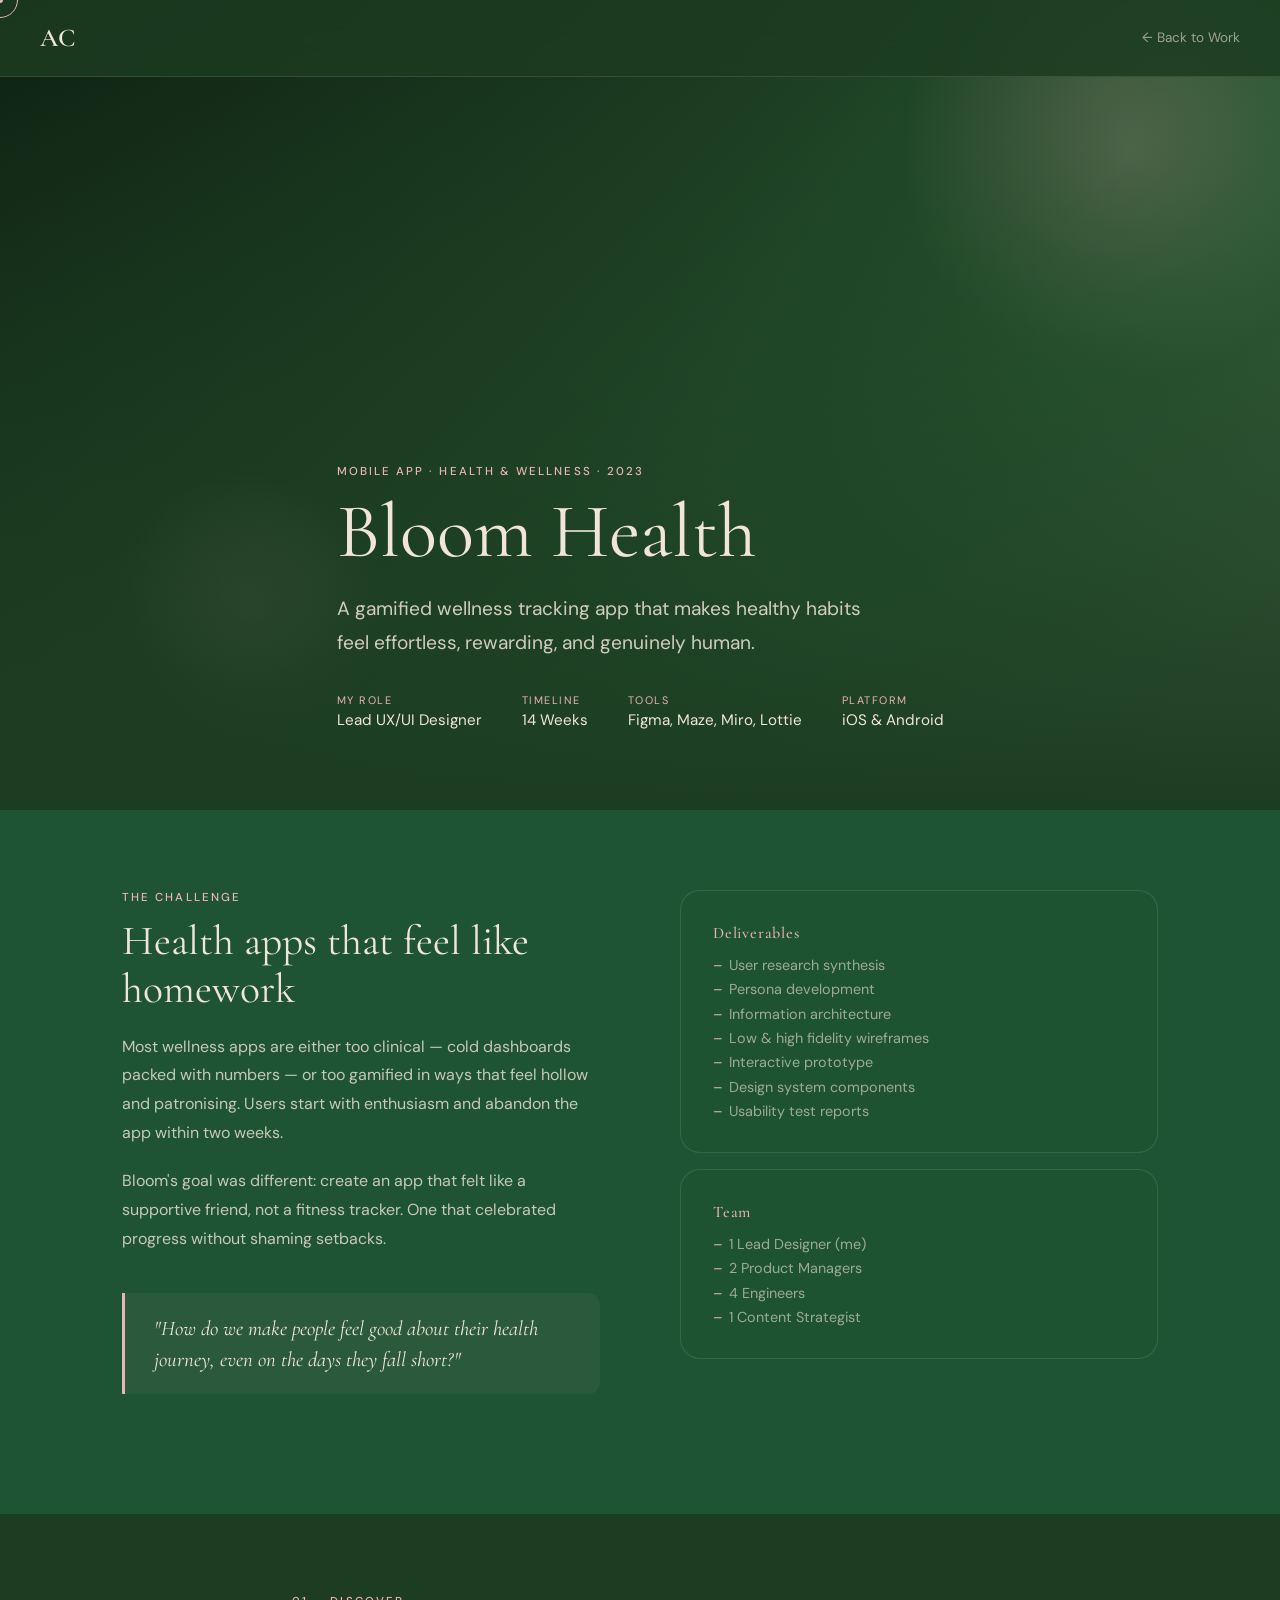
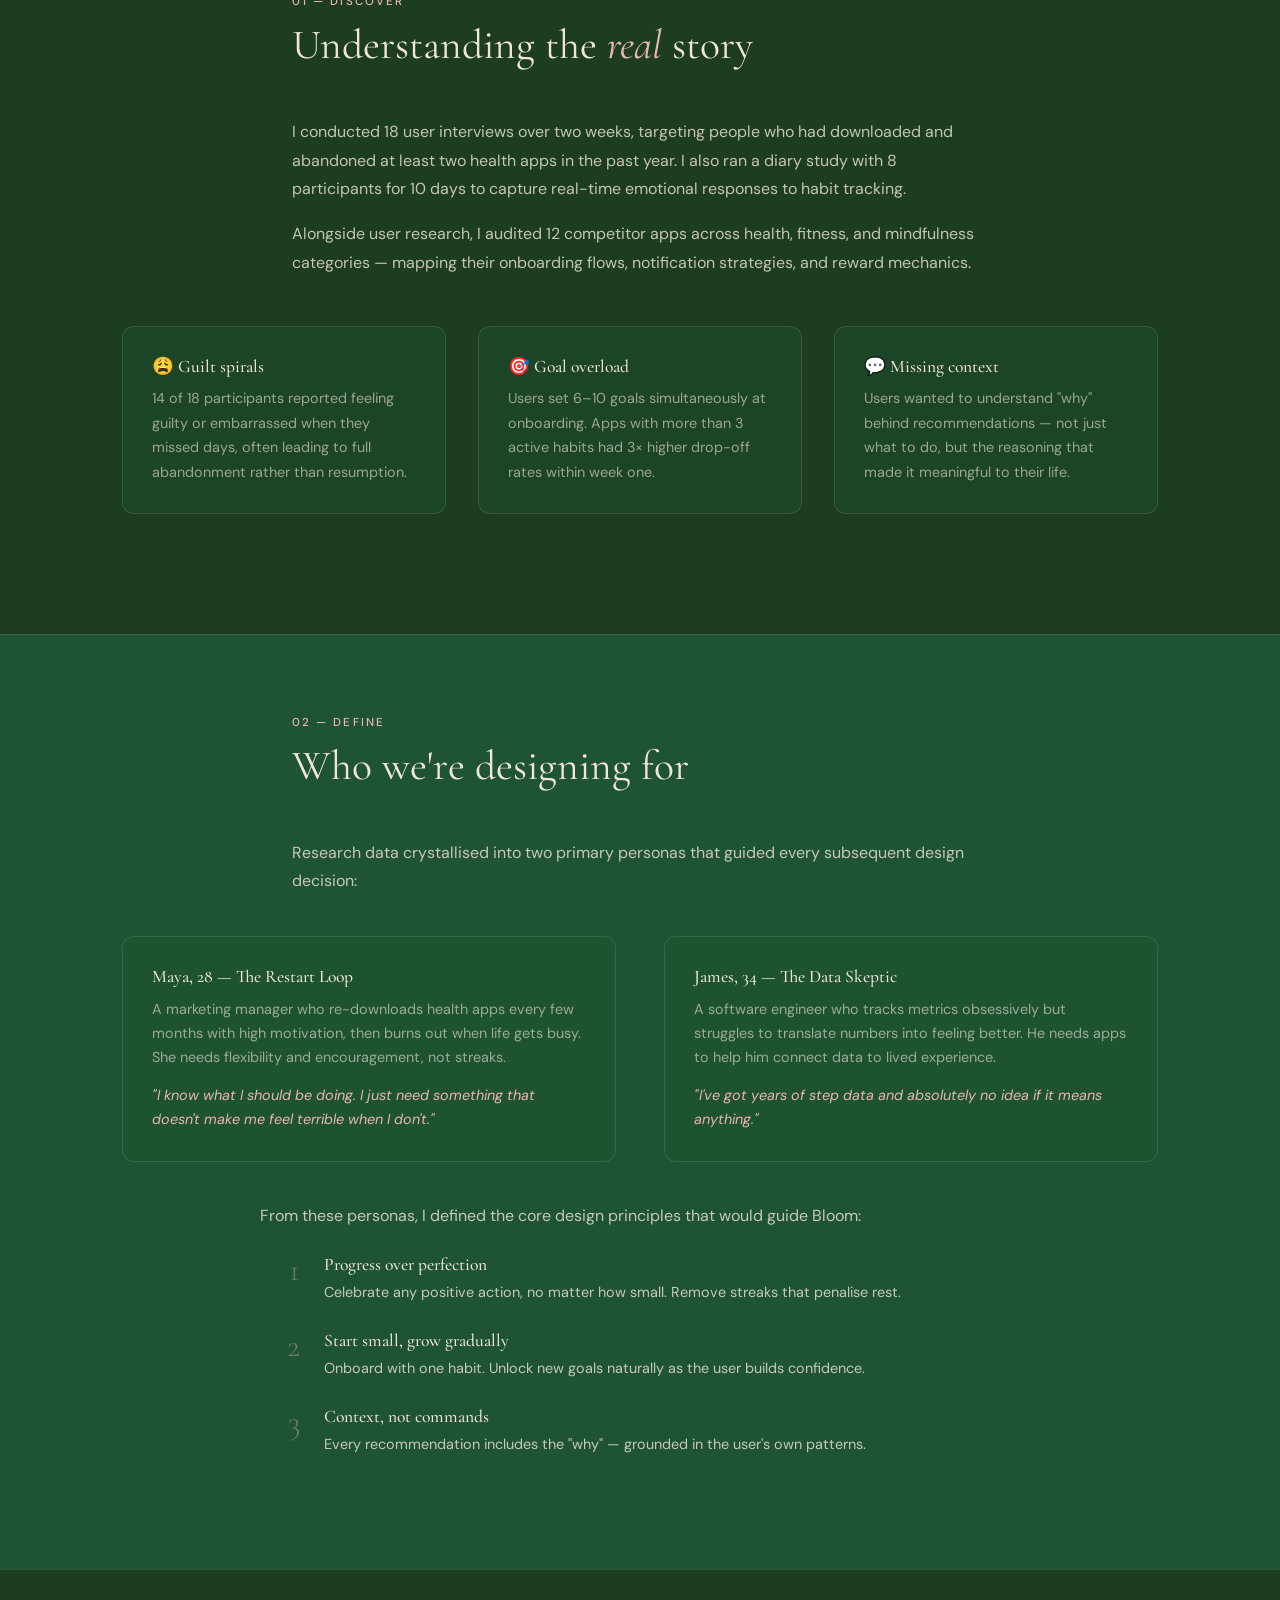
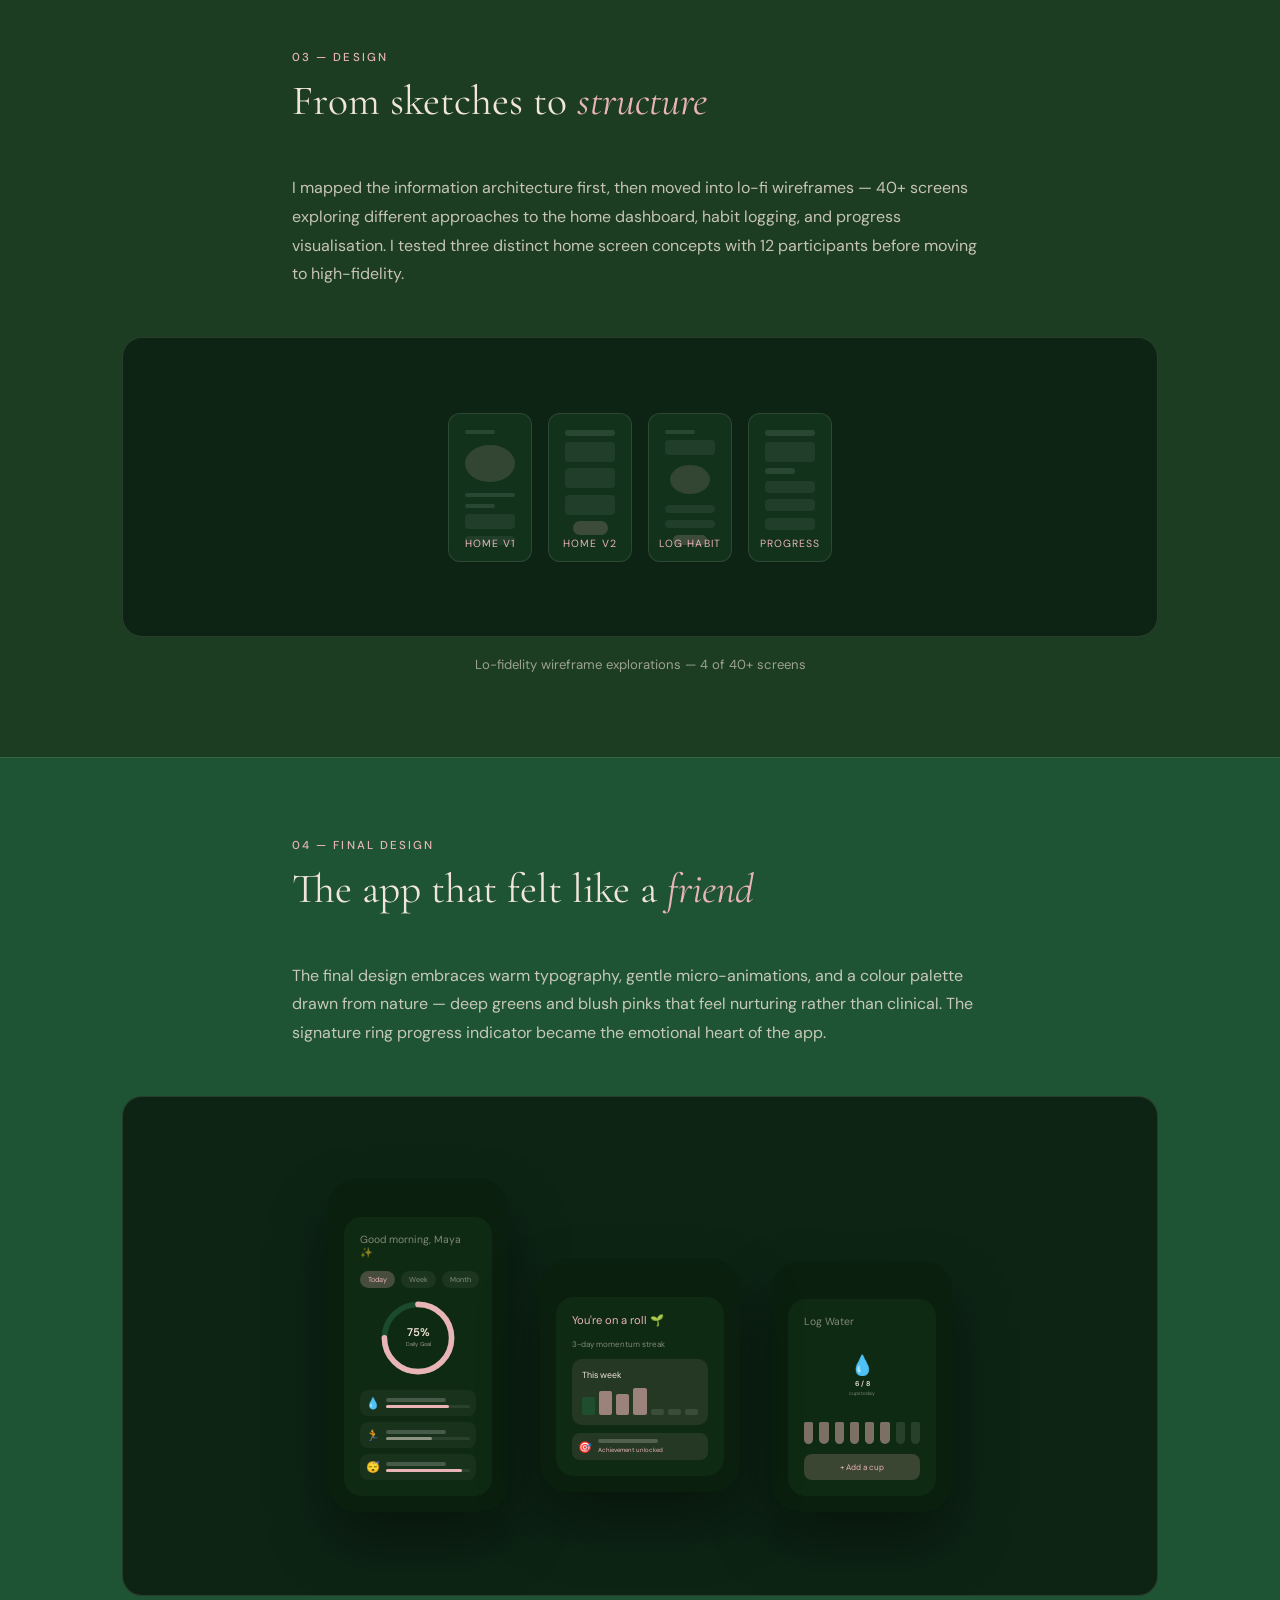
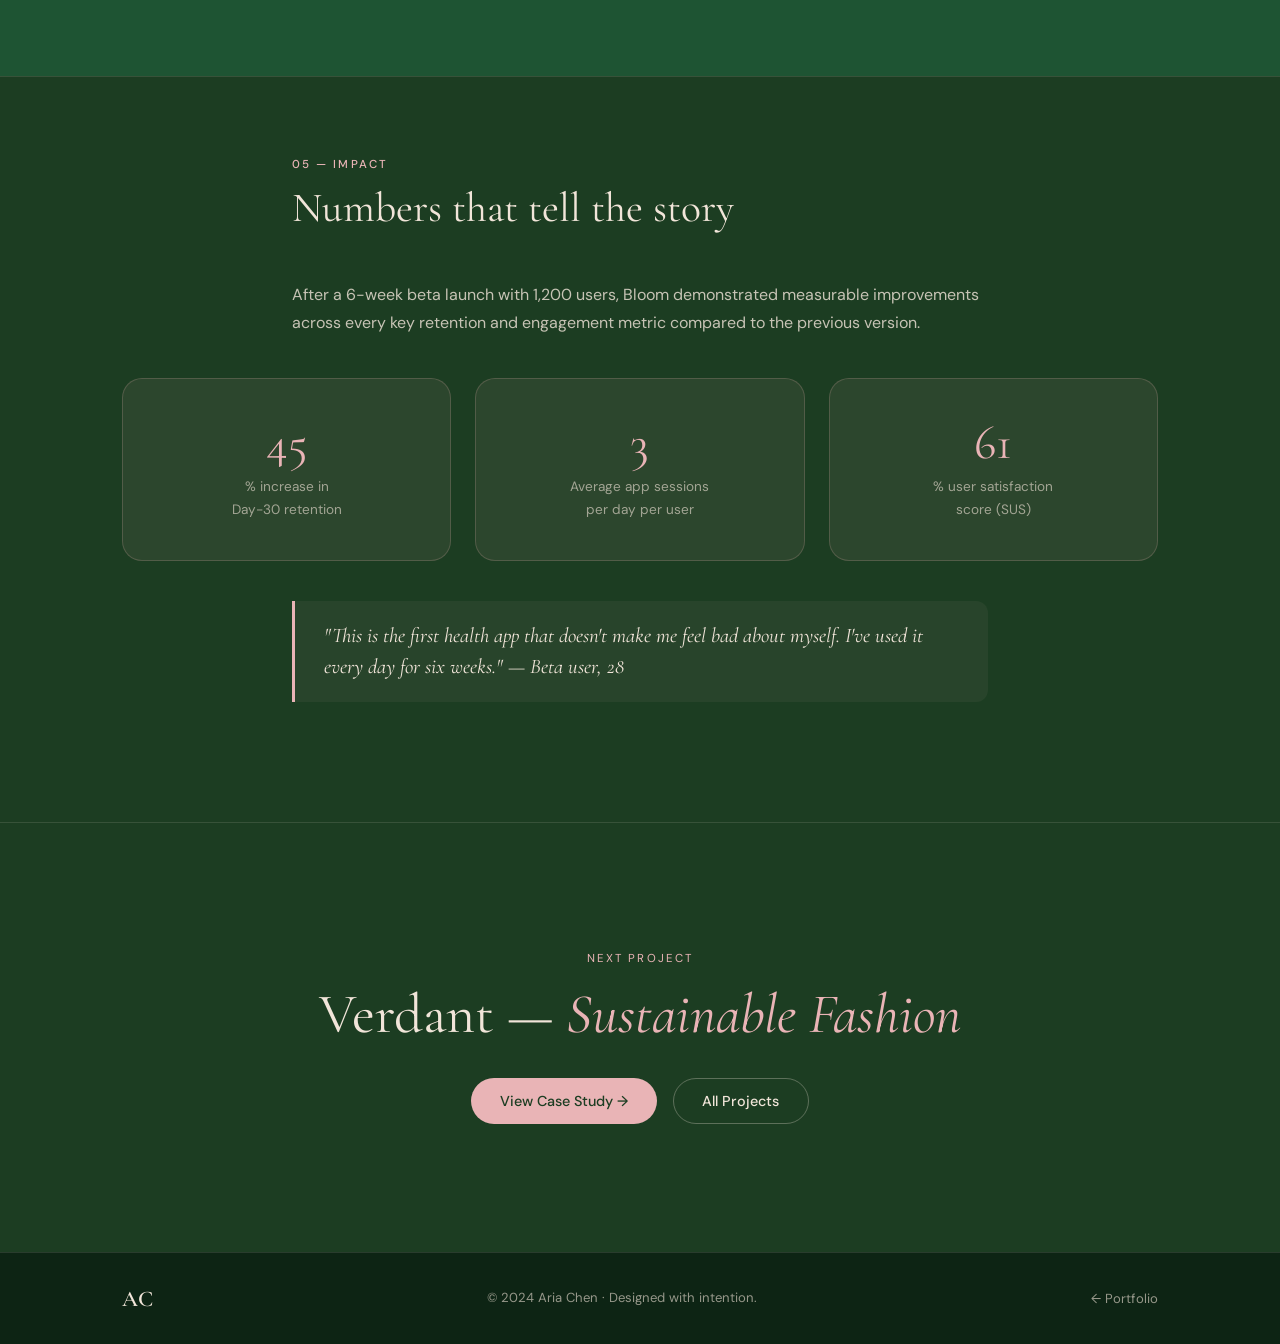
==== projects/project-1.html @ c3e10429 "Add Aria Chen portfolio" ====
<!DOCTYPE html>
<html lang="en">
<head>
  <meta charset="UTF-8">
  <meta name="viewport" content="width=device-width, initial-scale=1.0">
  <title>Bloom Health — Aria Chen</title>
  <link rel="preconnect" href="https://fonts.googleapis.com">
  <link rel="preconnect" href="https://fonts.gstatic.com" crossorigin>
  <link href="https://fonts.googleapis.com/css2?family=Cormorant+Garamond:ital,wght@0,300;0,400;0,600;1,300;1,400;1,600&family=DM+Sans:ital,opsz,wght@0,9..40,300;0,9..40,400;0,9..40,500;1,9..40,300&display=swap" rel="stylesheet">
  <link rel="stylesheet" href="../css/project.css">
  <style>
    .proj-hero-bg { background: linear-gradient(135deg, #0d1f10 0%, #1C3D22 40%, #2a5c35 70%, #E9B4B6 200%); }
    .hero-orb {
      position: absolute;
      border-radius: 50%;
      background: radial-gradient(circle, rgba(233,180,182,0.25), transparent 65%);
      animation: pulse 6s ease-in-out infinite;
    }
    .orb-1 { width: 500px; height: 500px; top: -100px; right: -100px; }
    .orb-2 { width: 300px; height: 300px; bottom: 50px; left: 100px; animation-delay: 2s; }
    @keyframes pulse { 0%,100%{opacity:0.6;transform:scale(1)} 50%{opacity:1;transform:scale(1.1)} }

    /* Mock screens */
    .bloom-screens {
      display: flex;
      gap: 2rem;
      justify-content: center;
      align-items: flex-end;
      flex-wrap: wrap;
    }
    .bscreen {
      background: #0a1f0d;
      border-radius: 28px;
      padding: 16px;
      box-shadow: 0 30px 60px rgba(0,0,0,0.4);
      width: 180px;
    }
    .bscreen--tall { transform: translateY(-20px); width: 200px; }
    .bscreen-inner { background: #0f2a12; border-radius: 18px; padding: 16px; overflow: hidden; }
    .bscreen-notch {
      width: 50px; height: 10px;
      background: #0a1f0d;
      border-radius: 0 0 10px 10px;
      margin: 0 auto 12px;
    }
    .bs-header { font-size: 0.65rem; color: rgba(241,229,217,0.5); margin-bottom: 12px; }
    .bs-big-ring {
      display: flex; justify-content: center; margin-bottom: 12px;
    }
    .bs-tabs { display: flex; gap: 6px; margin-bottom: 10px; }
    .bs-tab {
      padding: 4px 8px; border-radius: 20px; font-size: 0.45rem;
      background: rgba(255,255,255,0.05); color: rgba(241,229,217,0.5);
    }
    .bs-tab--active { background: rgba(233,180,182,0.25); color: var(--pink); }
    .bs-list { display: flex; flex-direction: column; gap: 6px; }
    .bs-item {
      display: flex; align-items: center; gap: 6px;
      padding: 6px; background: rgba(255,255,255,0.04); border-radius: 8px;
    }
    .bs-icon { font-size: 0.7rem; }
    .bs-text { flex: 1; }
    .bs-name { height: 4px; background: rgba(255,255,255,0.2); border-radius: 2px; margin-bottom: 3px; width: 60px; }
    .bs-prog-wrap { height: 3px; background: rgba(255,255,255,0.08); border-radius: 2px; }
    .bs-prog { height: 3px; background: var(--pink); border-radius: 2px; }

    .wf-grid {
      display: grid;
      grid-template-columns: repeat(4, 1fr);
      gap: 1rem;
    }
    .wf-frame {
      background: rgba(30,84,51,0.3);
      border: 1px solid var(--border);
      border-radius: var(--radius-sm);
      aspect-ratio: 9/16;
      display: flex;
      flex-direction: column;
      padding: 1rem;
      gap: 0.4rem;
      position: relative;
      overflow: hidden;
    }
    .wf-label {
      font-size: 0.65rem;
      color: var(--pink);
      text-transform: uppercase;
      letter-spacing: 0.1em;
      position: absolute;
      bottom: 0.7rem;
      left: 0;
      right: 0;
      text-align: center;
    }
    .wf-line { height: 6px; background: rgba(255,255,255,0.1); border-radius: 3px; }
    .wf-line--short { width: 60%; }
    .wf-circle { width: 50px; height: 50px; border-radius: 50%; background: rgba(233,180,182,0.15); margin: 4px auto; }
    .wf-rect { height: 20px; background: rgba(255,255,255,0.06); border-radius: 4px; }
    .wf-rect-sm { height: 12px; background: rgba(255,255,255,0.06); border-radius: 4px; }
    .wf-btn { height: 14px; background: rgba(233,180,182,0.2); border-radius: 20px; width: 70%; margin: 0 auto; }
  </style>
</head>
<body>
  <div class="cursor" id="cursor"></div>
  <div class="cursor-dot" id="cursorDot"></div>
  <div class="scroll-progress" id="scrollProgress"></div>

  <nav class="nav">
    <a href="../index.html" class="nav-logo">AC</a>
    <a href="../index.html#projects" class="nav-back">← Back to Work</a>
  </nav>

  <!-- HERO -->
  <section class="proj-hero">
    <div class="proj-hero-bg">
      <div class="proj-hero-bg-overlay"></div>
      <div class="hero-orb orb-1"></div>
      <div class="hero-orb orb-2"></div>
    </div>
    <div class="container proj-hero-content">
      <div class="label" data-animate>Mobile App · Health & Wellness · 2023</div>
      <h1 data-animate>Bloom Health</h1>
      <p style="max-width:560px; font-size:1.2rem; margin-top:1.2rem; color:rgba(241,229,217,0.85);" data-animate>
        A gamified wellness tracking app that makes healthy habits feel effortless, rewarding, and genuinely human.
      </p>
      <div class="proj-meta" data-animate>
        <div class="proj-meta-item">
          <span class="proj-meta-label">My Role</span>
          <span class="proj-meta-value">Lead UX/UI Designer</span>
        </div>
        <div class="proj-meta-item">
          <span class="proj-meta-label">Timeline</span>
          <span class="proj-meta-value">14 Weeks</span>
        </div>
        <div class="proj-meta-item">
          <span class="proj-meta-label">Tools</span>
          <span class="proj-meta-value">Figma, Maze, Miro, Lottie</span>
        </div>
        <div class="proj-meta-item">
          <span class="proj-meta-label">Platform</span>
          <span class="proj-meta-value">iOS & Android</span>
        </div>
      </div>
    </div>
  </section>

  <!-- OVERVIEW -->
  <section style="padding:5rem 0; background: var(--mid);">
    <div class="container">
      <div class="proj-overview" style="padding:0;">
        <div class="proj-overview-text" data-animate>
          <div class="label">The Challenge</div>
          <h2>Health apps that feel like homework</h2>
          <p style="margin-top:1.2rem;">
            Most wellness apps are either too clinical — cold dashboards packed with numbers — or too gamified in ways that feel hollow and patronising. Users start with enthusiasm and abandon the app within two weeks.
          </p>
          <p>
            Bloom's goal was different: create an app that felt like a supportive friend, not a fitness tracker. One that celebrated progress without shaming setbacks.
          </p>
          <div class="callout">
            <p>"How do we make people feel good about their health journey, even on the days they fall short?"</p>
          </div>
        </div>
        <div class="proj-overview-aside" data-animate>
          <div class="aside-card">
            <div class="aside-title">Deliverables</div>
            <ul class="aside-list">
              <li>User research synthesis</li>
              <li>Persona development</li>
              <li>Information architecture</li>
              <li>Low & high fidelity wireframes</li>
              <li>Interactive prototype</li>
              <li>Design system components</li>
              <li>Usability test reports</li>
            </ul>
          </div>
          <div class="aside-card">
            <div class="aside-title">Team</div>
            <ul class="aside-list">
              <li>1 Lead Designer (me)</li>
              <li>2 Product Managers</li>
              <li>4 Engineers</li>
              <li>1 Content Strategist</li>
            </ul>
          </div>
        </div>
      </div>
    </div>
  </section>

  <!-- RESEARCH -->
  <section class="proj-section">
    <div class="container--narrow">
      <div class="proj-section-header" data-animate>
        <div class="label">01 — Discover</div>
        <h2>Understanding the <em>real</em> story</h2>
      </div>
      <p data-animate>I conducted 18 user interviews over two weeks, targeting people who had downloaded and abandoned at least two health apps in the past year. I also ran a diary study with 8 participants for 10 days to capture real-time emotional responses to habit tracking.</p>
      <p data-animate style="margin-top:1rem;">Alongside user research, I audited 12 competitor apps across health, fitness, and mindfulness categories — mapping their onboarding flows, notification strategies, and reward mechanics.</p>
    </div>
    <div class="container" style="margin-top:3rem;">
      <div class="content-3col">
        <div class="insight-card" data-animate>
          <h4>😩 Guilt spirals</h4>
          <p>14 of 18 participants reported feeling guilty or embarrassed when they missed days, often leading to full abandonment rather than resumption.</p>
        </div>
        <div class="insight-card" data-animate>
          <h4>🎯 Goal overload</h4>
          <p>Users set 6–10 goals simultaneously at onboarding. Apps with more than 3 active habits had 3× higher drop-off rates within week one.</p>
        </div>
        <div class="insight-card" data-animate>
          <h4>💬 Missing context</h4>
          <p>Users wanted to understand "why" behind recommendations — not just what to do, but the reasoning that made it meaningful to their life.</p>
        </div>
      </div>
    </div>
  </section>

  <!-- DEFINE -->
  <section class="proj-section" style="background:var(--mid);">
    <div class="container--narrow">
      <div class="proj-section-header" data-animate>
        <div class="label">02 — Define</div>
        <h2>Who we're designing for</h2>
      </div>
      <p data-animate>Research data crystallised into two primary personas that guided every subsequent design decision:</p>
    </div>
    <div class="container" style="margin-top:2.5rem;">
      <div class="content-2col">
        <div class="insight-card" data-animate>
          <h4>Maya, 28 — The Restart Loop</h4>
          <p>A marketing manager who re-downloads health apps every few months with high motivation, then burns out when life gets busy. She needs flexibility and encouragement, not streaks.</p>
          <p style="margin-top:0.8rem;"><em>"I know what I should be doing. I just need something that doesn't make me feel terrible when I don't."</em></p>
        </div>
        <div class="insight-card" data-animate>
          <h4>James, 34 — The Data Skeptic</h4>
          <p>A software engineer who tracks metrics obsessively but struggles to translate numbers into feeling better. He needs apps to help him connect data to lived experience.</p>
          <p style="margin-top:0.8rem;"><em>"I've got years of step data and absolutely no idea if it means anything."</em></p>
        </div>
      </div>
      <div class="container--narrow" style="padding:0;">
        <p data-animate style="margin-top:2rem;">From these personas, I defined the core design principles that would guide Bloom:</p>
        <div class="step-list" style="margin-top:1.5rem;">
          <div class="step-item" data-animate>
            <div class="step-num">1</div>
            <div class="step-body">
              <h4>Progress over perfection</h4>
              <p>Celebrate any positive action, no matter how small. Remove streaks that penalise rest.</p>
            </div>
          </div>
          <div class="step-item" data-animate>
            <div class="step-num">2</div>
            <div class="step-body">
              <h4>Start small, grow gradually</h4>
              <p>Onboard with one habit. Unlock new goals naturally as the user builds confidence.</p>
            </div>
          </div>
          <div class="step-item" data-animate>
            <div class="step-num">3</div>
            <div class="step-body">
              <h4>Context, not commands</h4>
              <p>Every recommendation includes the "why" — grounded in the user's own patterns.</p>
            </div>
          </div>
        </div>
      </div>
    </div>
  </section>

  <!-- WIREFRAMES -->
  <section class="proj-section">
    <div class="container--narrow">
      <div class="proj-section-header" data-animate>
        <div class="label">03 — Design</div>
        <h2>From sketches to <em>structure</em></h2>
      </div>
      <p data-animate>I mapped the information architecture first, then moved into lo-fi wireframes — 40+ screens exploring different approaches to the home dashboard, habit logging, and progress visualisation. I tested three distinct home screen concepts with 12 participants before moving to high-fidelity.</p>
    </div>
    <div class="container" style="margin-top:3rem;">
      <div class="visual-block visual-block--dark" data-animate>
        <div class="wf-grid">
          <div class="wf-frame">
            <div class="wf-line wf-line--short"></div>
            <div class="wf-circle"></div>
            <div class="wf-line"></div>
            <div class="wf-line wf-line--short"></div>
            <div class="wf-rect"></div>
            <div class="wf-rect-sm"></div>
            <div class="wf-label">Home v1</div>
          </div>
          <div class="wf-frame">
            <div class="wf-line"></div>
            <div class="wf-rect"></div>
            <div class="wf-rect"></div>
            <div class="wf-rect"></div>
            <div class="wf-btn"></div>
            <div class="wf-label">Home v2</div>
          </div>
          <div class="wf-frame">
            <div class="wf-line wf-line--short"></div>
            <div class="wf-rect"></div>
            <div class="wf-circle" style="width:40px;height:40px;"></div>
            <div class="wf-rect-sm"></div>
            <div class="wf-rect-sm"></div>
            <div class="wf-btn"></div>
            <div class="wf-label">Log Habit</div>
          </div>
          <div class="wf-frame">
            <div class="wf-line"></div>
            <div class="wf-rect"></div>
            <div class="wf-line wf-line--short"></div>
            <div class="wf-rect-sm"></div>
            <div class="wf-rect-sm"></div>
            <div class="wf-rect-sm"></div>
            <div class="wf-label">Progress</div>
          </div>
        </div>
      </div>
      <p style="text-align:center; font-size:0.82rem; color:var(--text-muted); margin-top:1rem;">Lo-fidelity wireframe explorations — 4 of 40+ screens</p>
    </div>
  </section>

  <!-- FINAL DESIGN -->
  <section class="proj-section" style="background:var(--mid);">
    <div class="container--narrow">
      <div class="proj-section-header" data-animate>
        <div class="label">04 — Final Design</div>
        <h2>The app that felt like a <em>friend</em></h2>
      </div>
      <p data-animate>The final design embraces warm typography, gentle micro-animations, and a colour palette drawn from nature — deep greens and blush pinks that feel nurturing rather than clinical. The signature ring progress indicator became the emotional heart of the app.</p>
    </div>
    <div class="container" style="margin-top:3rem;">
      <div class="visual-block visual-block--dark visual-block--tall" data-animate>
        <div class="bloom-screens">
          <div class="bscreen">
            <div class="bscreen-notch"></div>
            <div class="bscreen-inner">
              <div class="bs-header">Good morning, Maya ✨</div>
              <div class="bs-tabs">
                <div class="bs-tab bs-tab--active">Today</div>
                <div class="bs-tab">Week</div>
                <div class="bs-tab">Month</div>
              </div>
              <div class="bs-big-ring">
                <svg viewBox="0 0 100 100" width="80">
                  <circle cx="50" cy="50" r="42" fill="none" stroke="rgba(30,84,51,0.8)" stroke-width="7"/>
                  <circle cx="50" cy="50" r="42" fill="none" stroke="#E9B4B6" stroke-width="7"
                    stroke-dasharray="264" stroke-dashoffset="66" stroke-linecap="round"
                    transform="rotate(-90 50 50)"/>
                  <text x="50" y="47" text-anchor="middle" font-size="14" fill="#F1E5D9" font-weight="600">75%</text>
                  <text x="50" y="60" text-anchor="middle" font-size="7" fill="rgba(241,229,217,0.6)">Daily Goal</text>
                </svg>
              </div>
              <div class="bs-list">
                <div class="bs-item">
                  <div class="bs-icon">💧</div>
                  <div class="bs-text">
                    <div class="bs-name"></div>
                    <div class="bs-prog-wrap"><div class="bs-prog" style="width:75%"></div></div>
                  </div>
                </div>
                <div class="bs-item">
                  <div class="bs-icon">🏃</div>
                  <div class="bs-text">
                    <div class="bs-name"></div>
                    <div class="bs-prog-wrap"><div class="bs-prog" style="width:55%;background:rgba(241,229,217,0.5)"></div></div>
                  </div>
                </div>
                <div class="bs-item">
                  <div class="bs-icon">😴</div>
                  <div class="bs-text">
                    <div class="bs-name"></div>
                    <div class="bs-prog-wrap"><div class="bs-prog" style="width:90%"></div></div>
                  </div>
                </div>
              </div>
            </div>
          </div>
          <div class="bscreen bscreen--tall">
            <div class="bscreen-notch"></div>
            <div class="bscreen-inner">
              <div class="bs-header" style="font-size:0.7rem;color:var(--pink);">You're on a roll 🌱</div>
              <div style="font-size:0.5rem;color:rgba(241,229,217,0.5);margin-bottom:10px;">3-day momentum streak</div>
              <div style="background:rgba(233,180,182,0.1);border-radius:10px;padding:10px;margin-bottom:8px;">
                <div style="font-size:0.55rem;color:var(--cream);margin-bottom:4px;">This week</div>
                <div style="display:flex;gap:4px;align-items:flex-end;height:30px;">
                  <div style="flex:1;background:rgba(30,84,51,0.8);border-radius:2px;height:60%"></div>
                  <div style="flex:1;background:rgba(233,180,182,0.6);border-radius:2px;height:80%"></div>
                  <div style="flex:1;background:rgba(233,180,182,0.6);border-radius:2px;height:70%"></div>
                  <div style="flex:1;background:rgba(233,180,182,0.6);border-radius:2px;height:90%"></div>
                  <div style="flex:1;background:rgba(255,255,255,0.1);border-radius:2px;height:20%"></div>
                  <div style="flex:1;background:rgba(255,255,255,0.1);border-radius:2px;height:20%"></div>
                  <div style="flex:1;background:rgba(255,255,255,0.1);border-radius:2px;height:20%"></div>
                </div>
              </div>
              <div class="bs-list">
                <div class="bs-item" style="background:rgba(233,180,182,0.1);">
                  <div class="bs-icon">🎯</div>
                  <div class="bs-text">
                    <div class="bs-name"></div>
                    <div style="font-size:0.38rem;color:var(--pink);">Achievement unlocked</div>
                  </div>
                </div>
              </div>
            </div>
          </div>
          <div class="bscreen">
            <div class="bscreen-notch"></div>
            <div class="bscreen-inner">
              <div class="bs-header">Log Water</div>
              <div class="bs-big-ring">
                <svg viewBox="0 0 100 100" width="70">
                  <text x="50" y="45" text-anchor="middle" font-size="28" fill="#E9B4B6">💧</text>
                  <text x="50" y="65" text-anchor="middle" font-size="10" fill="#F1E5D9" font-weight="600">6 / 8</text>
                  <text x="50" y="78" text-anchor="middle" font-size="7" fill="rgba(241,229,217,0.5)">cups today</text>
                </svg>
              </div>
              <div style="display:flex;justify-content:center;gap:6px;margin-bottom:10px;">
                <div style="width:18px;height:22px;background:rgba(233,180,182,0.5);border-radius:2px 2px 6px 6px;"></div>
                <div style="width:18px;height:22px;background:rgba(233,180,182,0.5);border-radius:2px 2px 6px 6px;"></div>
                <div style="width:18px;height:22px;background:rgba(233,180,182,0.5);border-radius:2px 2px 6px 6px;"></div>
                <div style="width:18px;height:22px;background:rgba(233,180,182,0.5);border-radius:2px 2px 6px 6px;"></div>
                <div style="width:18px;height:22px;background:rgba(233,180,182,0.5);border-radius:2px 2px 6px 6px;"></div>
                <div style="width:18px;height:22px;background:rgba(233,180,182,0.5);border-radius:2px 2px 6px 6px;"></div>
                <div style="width:18px;height:22px;background:rgba(255,255,255,0.1);border-radius:2px 2px 6px 6px;"></div>
                <div style="width:18px;height:22px;background:rgba(255,255,255,0.1);border-radius:2px 2px 6px 6px;"></div>
              </div>
              <div style="background:rgba(233,180,182,0.2);border-radius:8px;padding:8px;text-align:center;">
                <div style="font-size:0.5rem;color:var(--pink);">+ Add a cup</div>
              </div>
            </div>
          </div>
        </div>
      </div>
    </div>
  </section>

  <!-- RESULTS -->
  <section class="proj-section">
    <div class="container--narrow">
      <div class="proj-section-header" data-animate>
        <div class="label">05 — Impact</div>
        <h2>Numbers that tell the story</h2>
      </div>
      <p data-animate>After a 6-week beta launch with 1,200 users, Bloom demonstrated measurable improvements across every key retention and engagement metric compared to the previous version.</p>
    </div>
    <div class="container" style="margin-top:2.5rem;">
      <div class="results-grid">
        <div class="result-card" data-animate>
          <span class="result-number" data-count="67">0</span>
          <span class="result-label">% increase in<br>Day-30 retention</span>
        </div>
        <div class="result-card" data-animate>
          <span class="result-number" data-count="4">0</span>
          <span class="result-label">Average app sessions<br>per day per user</span>
        </div>
        <div class="result-card" data-animate>
          <span class="result-number" data-count="92">0</span>
          <span class="result-label">% user satisfaction<br>score (SUS)</span>
        </div>
      </div>
    </div>
    <div class="container--narrow" style="margin-top:2.5rem;">
      <div class="callout" data-animate>
        <p>"This is the first health app that doesn't make me feel bad about myself. I've used it every day for six weeks." — Beta user, 28</p>
      </div>
    </div>
  </section>

  <!-- NEXT PROJECT CTA -->
  <section class="next-project">
    <div class="container">
      <div class="next-label" data-animate>Next Project</div>
      <h2 class="next-title" data-animate>Verdant — <em>Sustainable Fashion</em></h2>
      <div class="next-ctas" data-animate>
        <a href="project-2.html" class="btn btn-primary">View Case Study →</a>
        <a href="../index.html#projects" class="btn btn-ghost">All Projects</a>
      </div>
    </div>
  </section>

  <footer class="footer">
    <div class="container">
      <div class="footer-inner">
        <span class="footer-logo">AC</span>
        <p class="footer-copy">© 2024 Aria Chen · Designed with intention.</p>
        <a href="../index.html" class="footer-back">← Portfolio</a>
      </div>
    </div>
  </footer>

  <script src="../js/project.js"></script>
</body>
</html>
---- css/project.css ----
/* ============================================
   PROJECT DETAIL PAGES — SHARED STYLES
============================================ */

/* Inherits root variables from style.css */
:root {
  --dark: #1C3D22;
  --mid:  #1E5433;
  --pink: #E9B4B6;
  --cream: #F1E5D9;
  --text-muted: rgba(241,229,217,0.6);
  --border: rgba(241,229,217,0.12);
  --radius: 20px;
  --radius-sm: 12px;
  --transition: 0.4s cubic-bezier(0.25, 0.46, 0.45, 0.94);
}

*, *::before, *::after { box-sizing: border-box; margin: 0; padding: 0; }
html { scroll-behavior: smooth; overflow-x: hidden; }
body {
  font-family: 'DM Sans', sans-serif;
  background: var(--dark);
  color: var(--cream);
  overflow-x: hidden;
  cursor: none;
  opacity: 0;
  transition: opacity 0.5s ease;
}
a { text-decoration: none; color: inherit; }
img { display: block; max-width: 100%; }
::selection { background: var(--pink); color: var(--dark); }

/* ===== CURSOR ===== */
.cursor {
  position: fixed;
  width: 36px; height: 36px;
  border: 1.5px solid var(--pink);
  border-radius: 50%;
  pointer-events: none;
  z-index: 9999;
  transform: translate(-50%, -50%);
  transition: width 0.3s, height 0.3s, background 0.3s;
}
.cursor-dot {
  position: fixed;
  width: 6px; height: 6px;
  background: var(--pink);
  border-radius: 50%;
  pointer-events: none;
  z-index: 9999;
  transform: translate(-50%, -50%);
}
@media (hover: none) { .cursor, .cursor-dot { display: none; } body { cursor: auto; } }

/* ===== SCROLL PROGRESS ===== */
.scroll-progress {
  position: fixed;
  top: 0; left: 0;
  width: 0%;
  height: 2px;
  background: linear-gradient(90deg, var(--pink), var(--cream));
  z-index: 10000;
}

/* ===== NAVIGATION ===== */
.nav {
  position: fixed;
  top: 0; left: 0; right: 0;
  z-index: 1000;
  display: flex;
  align-items: center;
  justify-content: space-between;
  padding: 1.4rem 2.5rem;
  background: rgba(28,61,34,0.85);
  backdrop-filter: blur(16px);
  border-bottom: 1px solid var(--border);
}
.nav-logo {
  font-family: 'Cormorant Garamond', serif;
  font-size: 1.6rem;
  font-weight: 600;
  color: var(--cream);
  cursor: none;
  transition: color 0.3s;
}
.nav-logo:hover { color: var(--pink); }
.nav-back {
  display: flex;
  align-items: center;
  gap: 0.5rem;
  font-size: 0.85rem;
  color: var(--text-muted);
  transition: color 0.3s, gap 0.3s;
  cursor: none;
}
.nav-back:hover { color: var(--pink); gap: 0.8rem; }

/* ===== CONTAINER ===== */
.container {
  max-width: 1100px;
  margin: 0 auto;
  padding: 0 2rem;
}
.container--narrow {
  max-width: 760px;
  margin: 0 auto;
  padding: 0 2rem;
}

/* ===== TYPOGRAPHY ===== */
.label {
  font-size: 0.72rem;
  font-weight: 500;
  letter-spacing: 0.18em;
  text-transform: uppercase;
  color: var(--pink);
  margin-bottom: 0.8rem;
}
h1, h2, h3 { font-family: 'Cormorant Garamond', serif; font-weight: 400; }
h1 { font-size: clamp(2.8rem, 6vw, 5rem); line-height: 1.05; }
h2 { font-size: clamp(1.8rem, 3.5vw, 2.6rem); line-height: 1.15; }
h3 { font-size: clamp(1.2rem, 2.5vw, 1.6rem); line-height: 1.2; }
em { font-style: italic; color: var(--pink); }

p {
  font-size: 1rem;
  line-height: 1.8;
  color: rgba(241,229,217,0.8);
}

/* ===== BUTTONS ===== */
.btn {
  display: inline-flex;
  align-items: center;
  gap: 0.5rem;
  padding: 0.8rem 1.8rem;
  border-radius: 100px;
  font-family: 'DM Sans', sans-serif;
  font-size: 0.9rem;
  font-weight: 500;
  transition: var(--transition);
  cursor: none;
  border: none;
}
.btn-primary { background: var(--pink); color: var(--dark); }
.btn-primary:hover { background: #f0c2c4; transform: translateY(-2px); box-shadow: 0 12px 30px rgba(233,180,182,0.3); }
.btn-ghost { background: transparent; color: var(--cream); border: 1.5px solid rgba(241,229,217,0.3); }
.btn-ghost:hover { border-color: var(--cream); transform: translateY(-2px); }

/* ===== PROJECT HERO ===== */
.proj-hero {
  min-height: 90vh;
  display: flex;
  flex-direction: column;
  justify-content: flex-end;
  padding: 9rem 0 5rem;
  position: relative;
  overflow: hidden;
}
.proj-hero-bg {
  position: absolute;
  inset: 0;
  z-index: 0;
}
.proj-hero-bg-overlay {
  position: absolute;
  inset: 0;
  background: linear-gradient(180deg, transparent 0%, rgba(28,61,34,0.6) 60%, var(--dark) 100%);
  z-index: 1;
}
.proj-hero-content {
  position: relative;
  z-index: 2;
}
.proj-meta {
  display: flex;
  flex-wrap: wrap;
  gap: 2.5rem;
  margin-top: 2rem;
}
.proj-meta-item { display: flex; flex-direction: column; gap: 0.2rem; }
.proj-meta-label {
  font-size: 0.68rem;
  letter-spacing: 0.14em;
  text-transform: uppercase;
  color: var(--pink);
}
.proj-meta-value {
  font-size: 0.95rem;
  color: var(--cream);
}

/* ===== PROJECT OVERVIEW ===== */
.proj-overview {
  padding: 6rem 0;
  display: grid;
  grid-template-columns: 1fr 1fr;
  gap: 5rem;
  align-items: start;
}
.proj-overview-text p { margin-bottom: 1.2rem; }
.proj-overview-aside { }
.aside-card {
  background: rgba(30,84,51,0.4);
  border: 1px solid var(--border);
  border-radius: var(--radius);
  padding: 2rem;
}
.aside-card + .aside-card { margin-top: 1rem; }
.aside-title {
  font-family: 'Cormorant Garamond', serif;
  font-size: 1rem;
  color: var(--pink);
  margin-bottom: 0.8rem;
  font-weight: 500;
  letter-spacing: 0.05em;
}
.aside-list {
  list-style: none;
  display: flex;
  flex-direction: column;
  gap: 0.4rem;
}
.aside-list li {
  font-size: 0.9rem;
  color: var(--text-muted);
  padding-left: 1rem;
  position: relative;
}
.aside-list li::before {
  content: '–';
  position: absolute;
  left: 0;
  color: var(--pink);
}

/* ===== DIVIDER ===== */
.divider {
  height: 1px;
  background: var(--border);
  margin: 0;
}

/* ===== SECTION BLOCK ===== */
.proj-section {
  padding: 5rem 0;
}
.proj-section + .proj-section { border-top: 1px solid var(--border); }

.proj-section-header {
  margin-bottom: 3rem;
}
.proj-section-header h2 { margin-top: 0.5rem; }

/* ===== VISUAL BLOCK ===== */
.visual-block {
  border-radius: var(--radius);
  overflow: hidden;
  background: var(--mid);
  border: 1px solid var(--border);
  display: flex;
  align-items: center;
  justify-content: center;
  padding: 3rem;
  min-height: 300px;
  position: relative;
}
.visual-block--tall { min-height: 500px; }
.visual-block--dark { background: #0d2414; }
.visual-block + .visual-block { margin-top: 1.5rem; }

/* ===== CONTENT GRID ===== */
.content-2col {
  display: grid;
  grid-template-columns: 1fr 1fr;
  gap: 3rem;
  margin: 2.5rem 0;
}
.content-3col {
  display: grid;
  grid-template-columns: repeat(3, 1fr);
  gap: 2rem;
  margin: 2.5rem 0;
}

/* ===== INSIGHT CARD ===== */
.insight-card {
  background: rgba(30,84,51,0.4);
  border: 1px solid var(--border);
  border-radius: var(--radius-sm);
  padding: 1.8rem;
}
.insight-card h4 {
  font-family: 'Cormorant Garamond', serif;
  font-size: 1.1rem;
  color: var(--cream);
  margin-bottom: 0.6rem;
  font-weight: 500;
}
.insight-card p { font-size: 0.9rem; color: var(--text-muted); line-height: 1.7; margin: 0; }

/* ===== QUOTE CALLOUT ===== */
.callout {
  border-left: 3px solid var(--pink);
  padding: 1.2rem 1.8rem;
  margin: 2.5rem 0;
  background: rgba(233,180,182,0.06);
  border-radius: 0 var(--radius-sm) var(--radius-sm) 0;
}
.callout p {
  font-family: 'Cormorant Garamond', serif;
  font-size: 1.3rem;
  font-style: italic;
  color: var(--cream);
  margin: 0;
  line-height: 1.5;
}

/* ===== STEP LIST ===== */
.step-list {
  display: flex;
  flex-direction: column;
  gap: 1.5rem;
  margin: 2rem 0;
}
.step-item {
  display: flex;
  gap: 1.5rem;
  align-items: flex-start;
}
.step-num {
  font-family: 'Cormorant Garamond', serif;
  font-size: 2rem;
  font-weight: 300;
  color: var(--pink);
  opacity: 0.4;
  line-height: 1;
  flex-shrink: 0;
  width: 2.5rem;
  text-align: right;
}
.step-body h4 {
  font-family: 'Cormorant Garamond', serif;
  font-size: 1.1rem;
  color: var(--cream);
  font-weight: 500;
  margin-bottom: 0.3rem;
}
.step-body p { font-size: 0.9rem; margin: 0; }

/* ===== RESULTS ===== */
.results-grid {
  display: grid;
  grid-template-columns: repeat(3, 1fr);
  gap: 1.5rem;
  margin: 2rem 0;
}
.result-card {
  text-align: center;
  padding: 2.5rem 1.5rem;
  background: rgba(233,180,182,0.08);
  border: 1px solid rgba(233,180,182,0.2);
  border-radius: var(--radius);
}
.result-number {
  font-family: 'Cormorant Garamond', serif;
  font-size: 3rem;
  color: var(--pink);
  font-weight: 400;
  line-height: 1;
  display: block;
  margin-bottom: 0.5rem;
}
.result-label {
  font-size: 0.85rem;
  color: var(--text-muted);
  line-height: 1.5;
}

/* ===== NEXT PROJECT CTA ===== */
.next-project {
  padding: 8rem 0;
  text-align: center;
  border-top: 1px solid var(--border);
  position: relative;
  overflow: hidden;
}
.next-project-bg {
  position: absolute;
  inset: 0;
  opacity: 0.05;
  pointer-events: none;
}
.next-label {
  font-size: 0.72rem;
  letter-spacing: 0.18em;
  text-transform: uppercase;
  color: var(--pink);
  margin-bottom: 1rem;
}
.next-title {
  font-family: 'Cormorant Garamond', serif;
  font-size: clamp(2rem, 5vw, 3.5rem);
  color: var(--cream);
  margin-bottom: 2rem;
}
.next-ctas {
  display: flex;
  gap: 1rem;
  justify-content: center;
  flex-wrap: wrap;
}

/* ===== FOOTER ===== */
.footer {
  background: #0d2414;
  padding: 2rem 0;
  border-top: 1px solid var(--border);
}
.footer-inner {
  display: flex;
  align-items: center;
  justify-content: space-between;
  flex-wrap: wrap;
  gap: 1rem;
}
.footer-logo { font-family: 'Cormorant Garamond', serif; font-size: 1.4rem; color: var(--cream); font-weight: 600; }
.footer-copy { font-size: 0.82rem; color: var(--text-muted); }
.footer-back { font-size: 0.82rem; color: var(--text-muted); transition: color 0.3s; cursor: none; }
.footer-back:hover { color: var(--pink); }

/* ===== SCROLL ANIM ===== */
[data-animate] {
  opacity: 0;
  transform: translateY(30px);
  transition: opacity 0.7s cubic-bezier(0.25,0.46,0.45,0.94),
              transform 0.7s cubic-bezier(0.25,0.46,0.45,0.94);
}
[data-animate].in-view { opacity: 1; transform: translateY(0); }

/* ===== RESPONSIVE ===== */
@media (max-width: 900px) {
  .proj-overview { grid-template-columns: 1fr; gap: 3rem; }
  .content-2col { grid-template-columns: 1fr; gap: 2rem; }
  .content-3col { grid-template-columns: 1fr 1fr; }
  .results-grid { grid-template-columns: 1fr 1fr; }
}
@media (max-width: 600px) {
  .nav { padding: 1rem 1.2rem; }
  .container, .container--narrow { padding: 0 1.2rem; }
  .proj-hero { min-height: 70vh; padding: 8rem 0 4rem; }
  .proj-section { padding: 3.5rem 0; }
  .content-3col { grid-template-columns: 1fr; }
  .results-grid { grid-template-columns: 1fr; }
  .visual-block { padding: 1.5rem; min-height: 200px; }
  .proj-meta { gap: 1.5rem; }
  .footer-inner { flex-direction: column; align-items: center; text-align: center; }
}
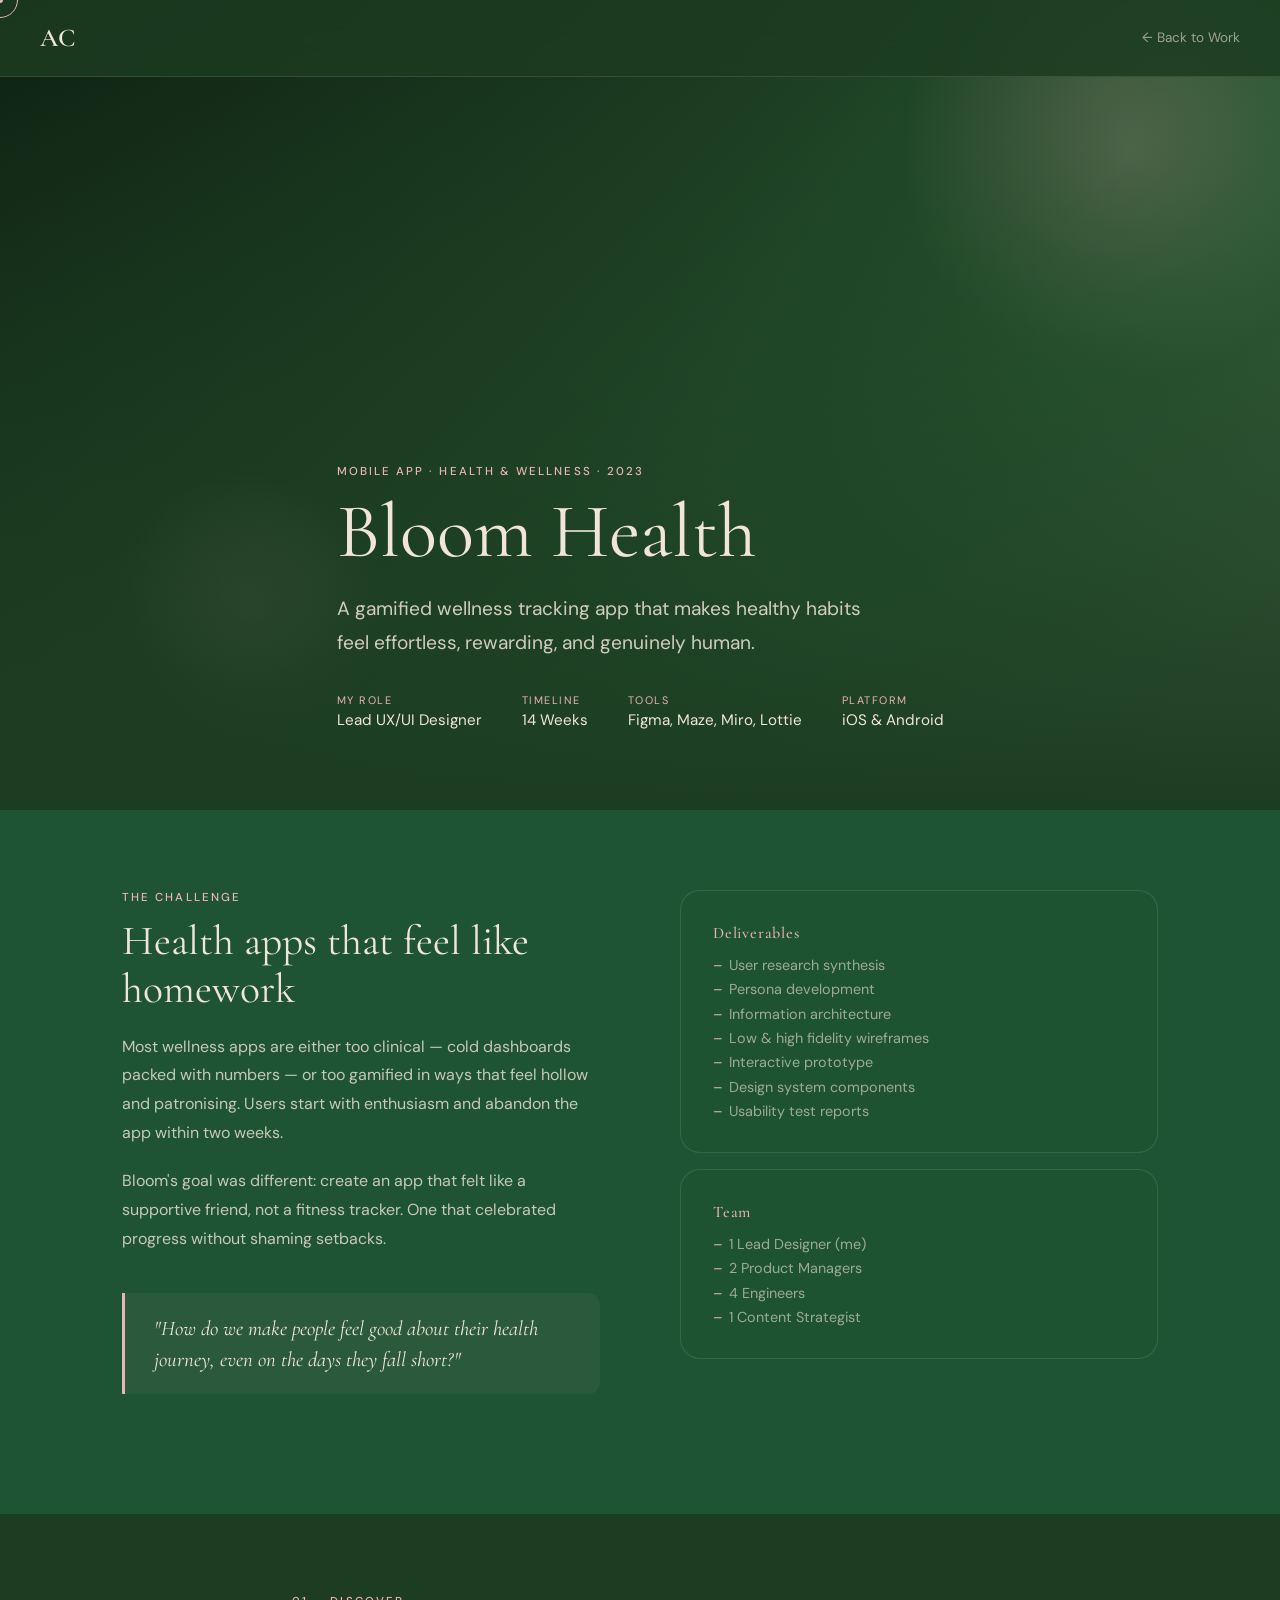
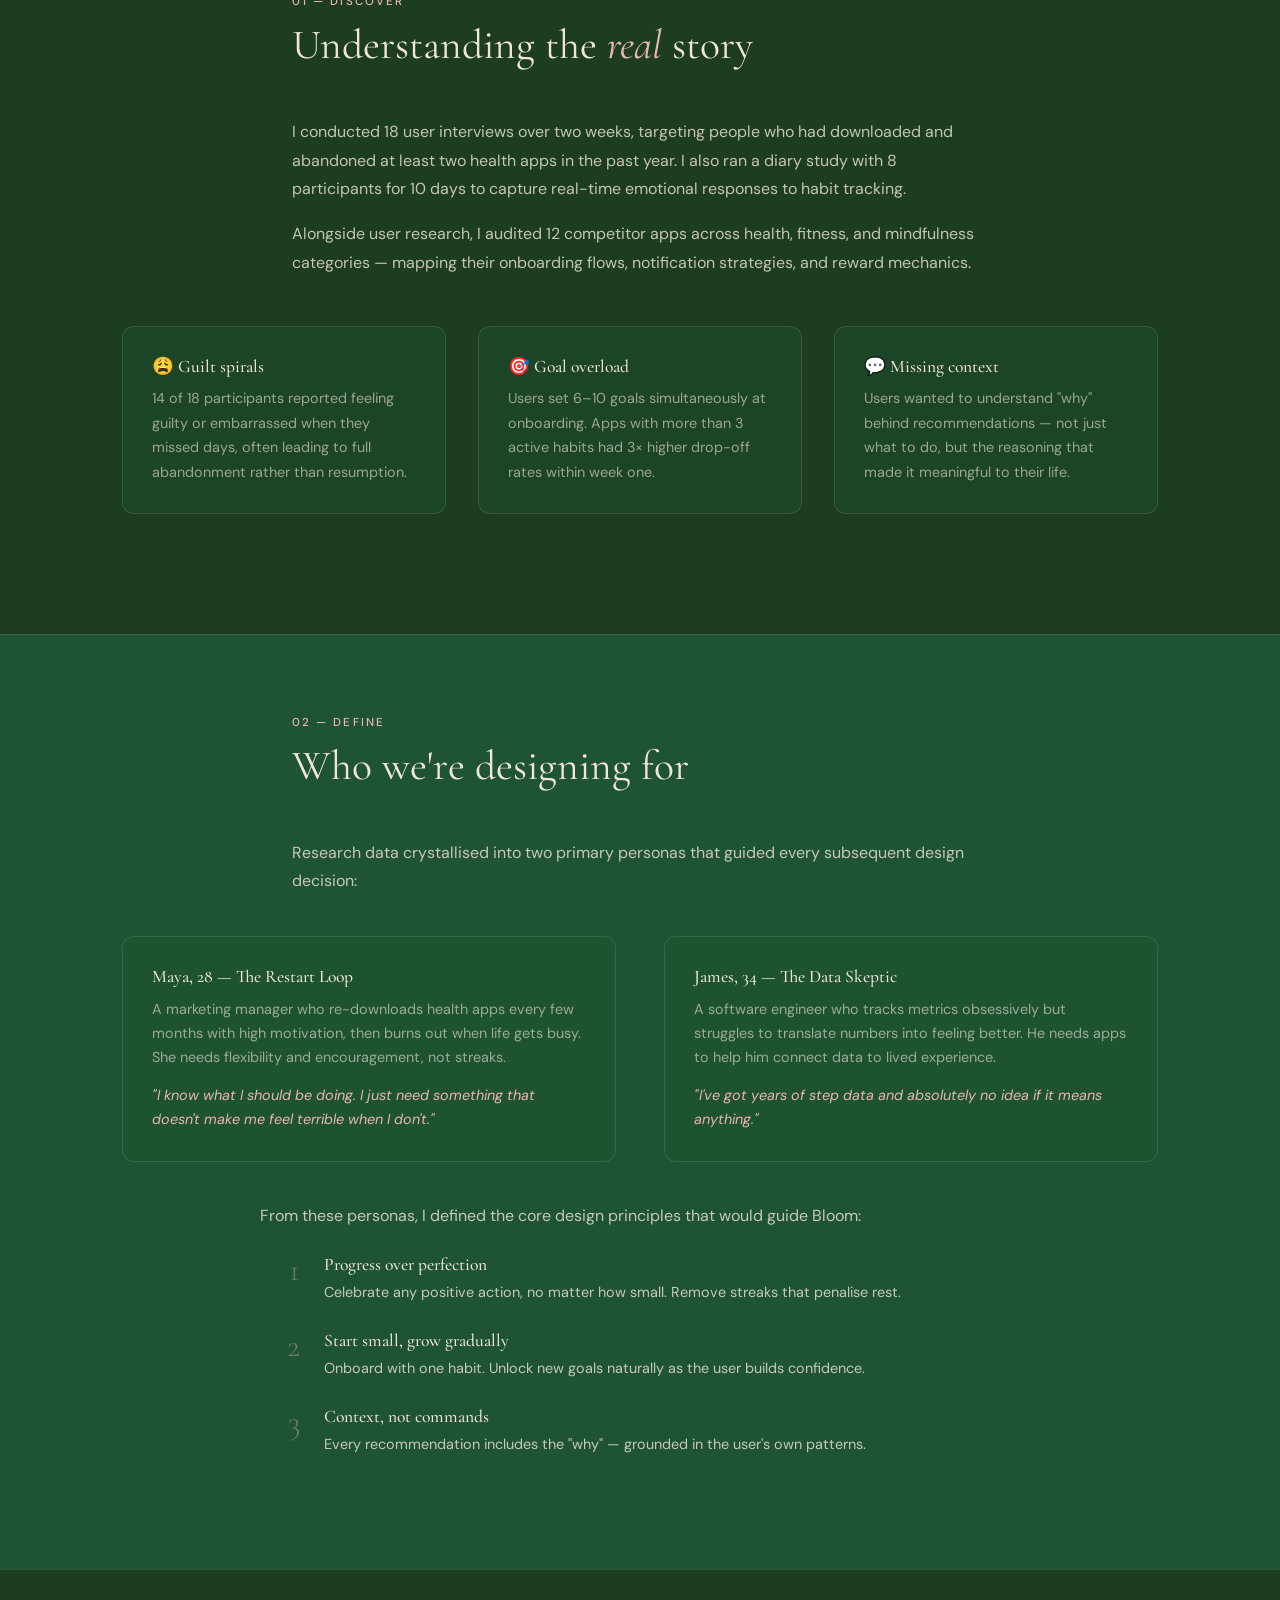
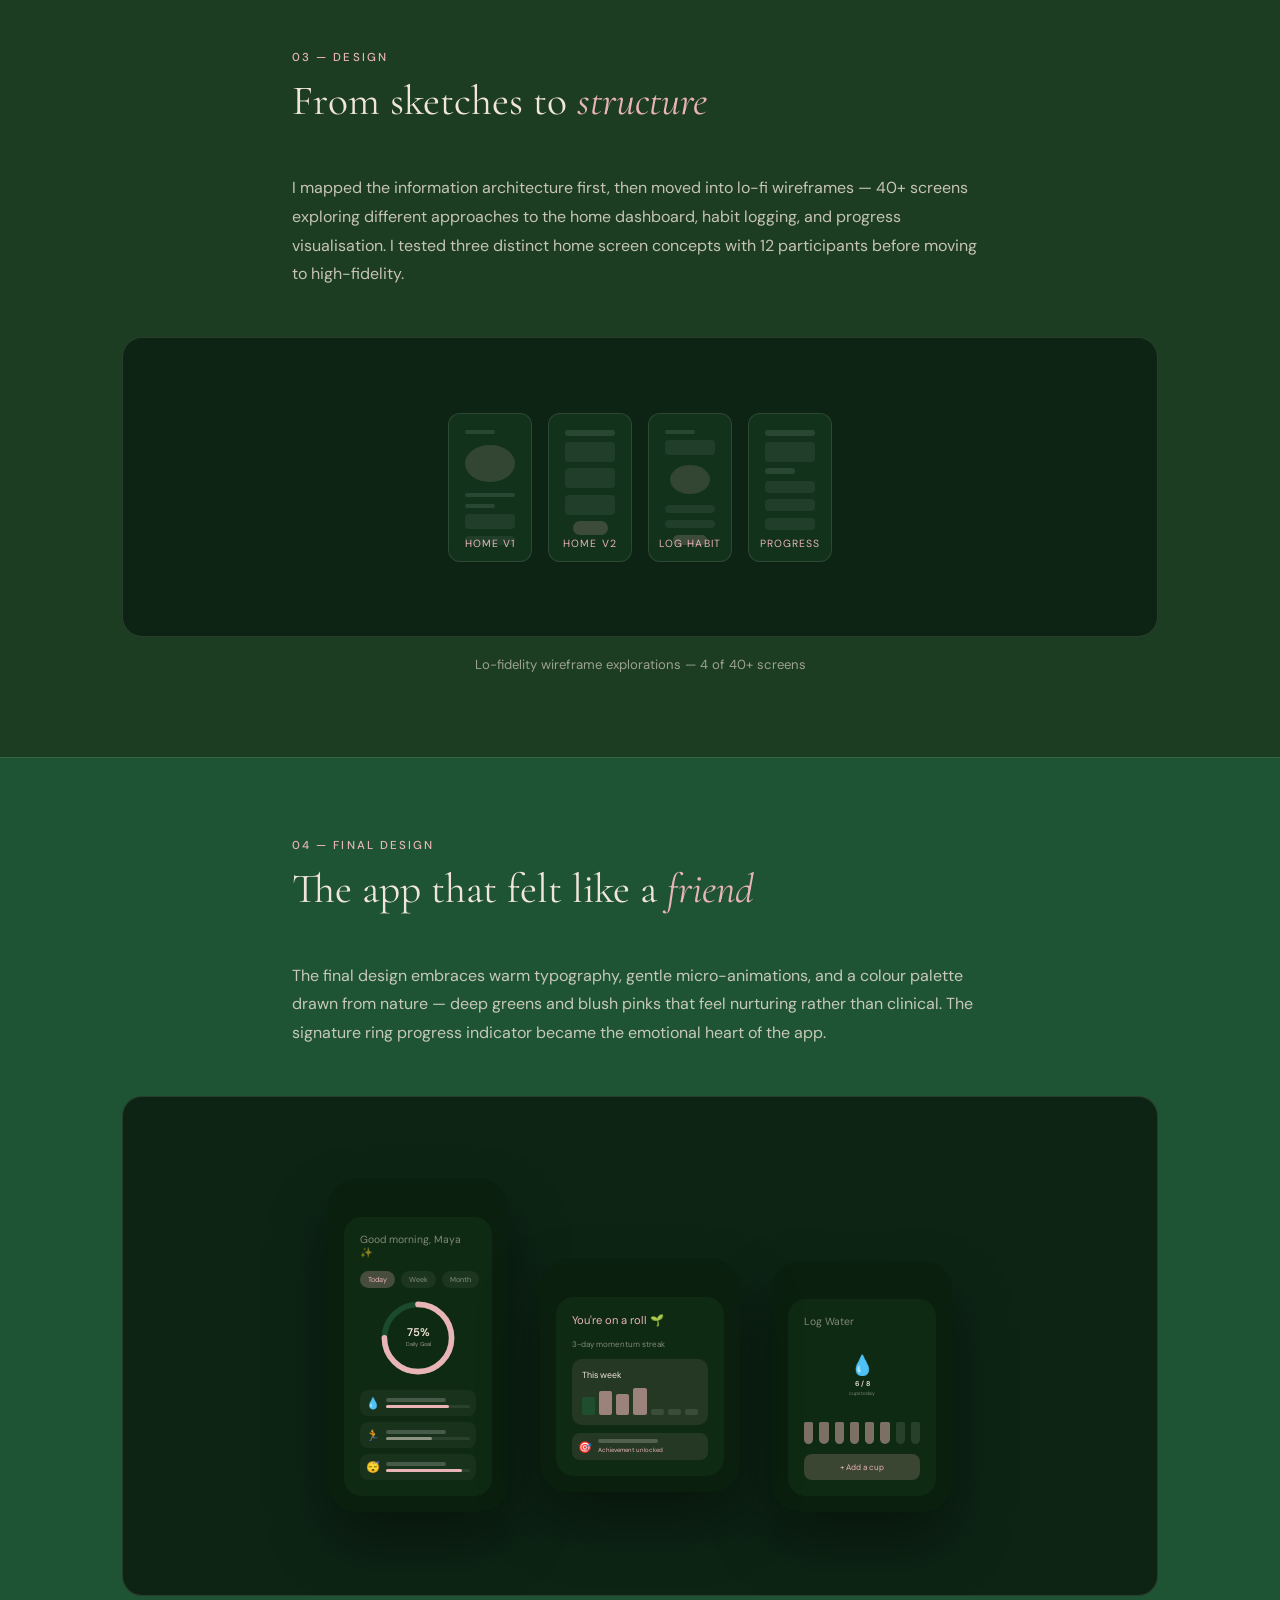
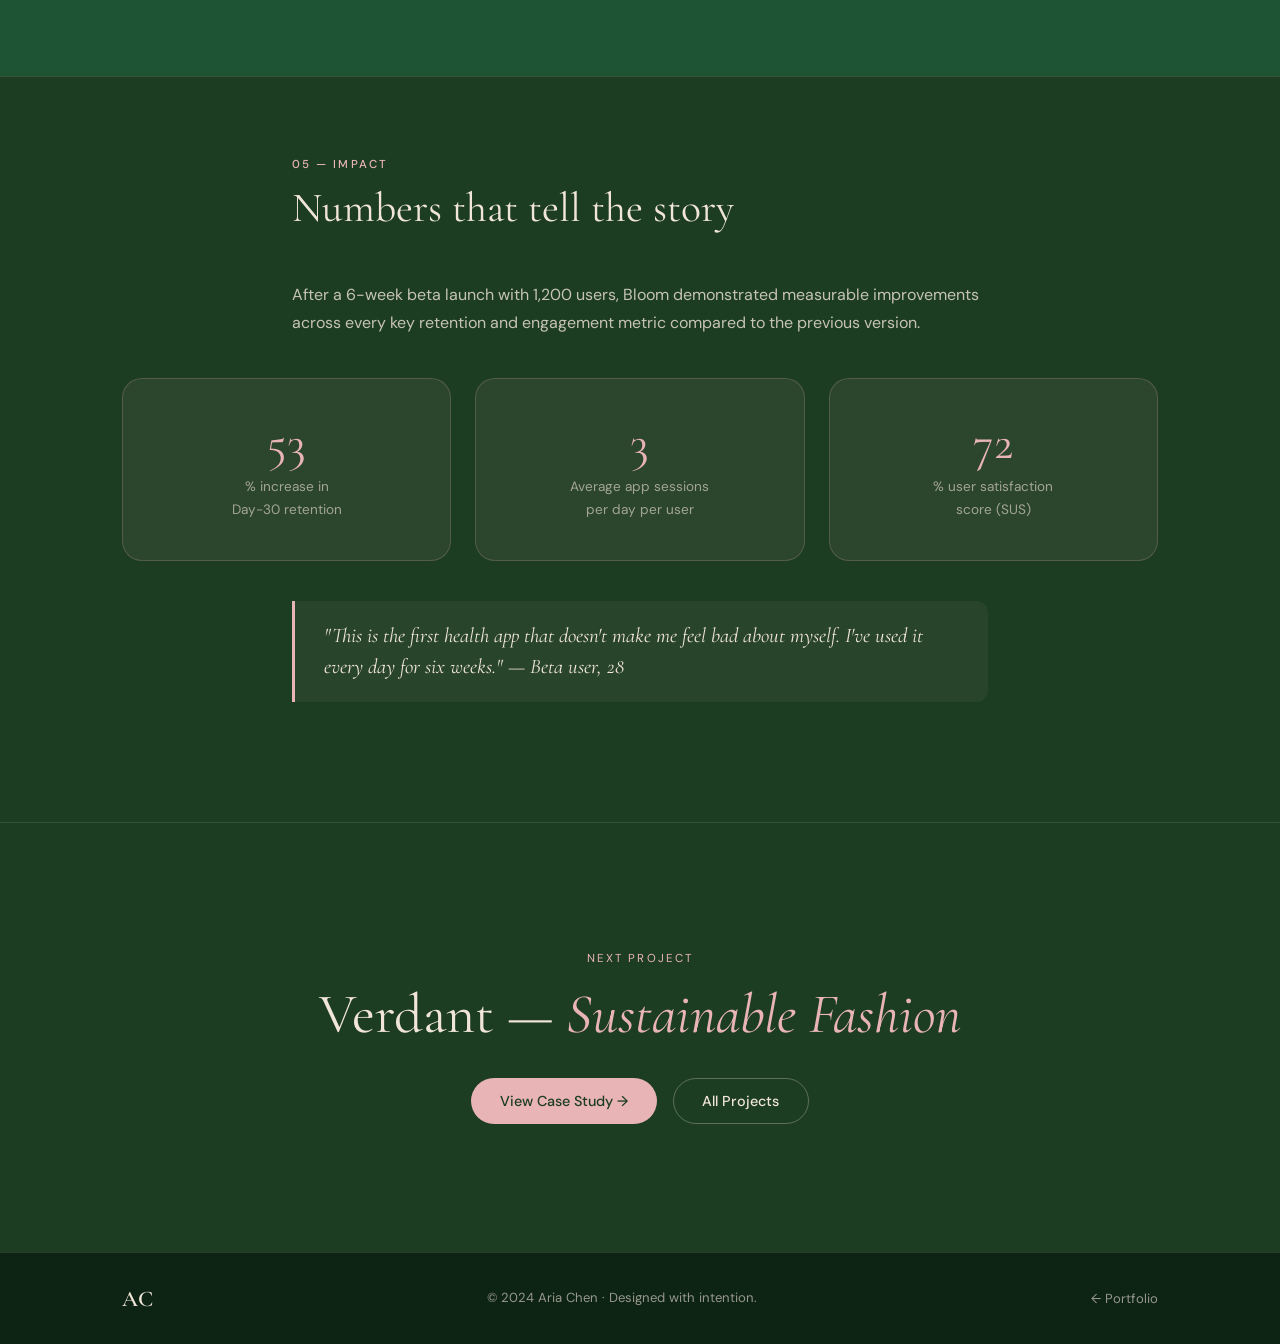
==== commit 9bb53299: "Make project-1.html self-contained with inlined CSS and JS" ====
--- a/projects/project-1.html
+++ b/projects/project-1.html
@@ -7,7 +7,250 @@
   <link rel="preconnect" href="https://fonts.googleapis.com">
   <link rel="preconnect" href="https://fonts.gstatic.com" crossorigin>
   <link href="https://fonts.googleapis.com/css2?family=Cormorant+Garamond:ital,wght@0,300;0,400;0,600;1,300;1,400;1,600&family=DM+Sans:ital,opsz,wght@0,9..40,300;0,9..40,400;0,9..40,500;1,9..40,300&display=swap" rel="stylesheet">
-  <link rel="stylesheet" href="../css/project.css">
+  <style>
+/* ============================================
+   PROJECT DETAIL PAGES — SHARED STYLES
+============================================ */
+:root {
+  --dark: #1C3D22;
+  --mid:  #1E5433;
+  --pink: #E9B4B6;
+  --cream: #F1E5D9;
+  --text-muted: rgba(241,229,217,0.6);
+  --border: rgba(241,229,217,0.12);
+  --radius: 20px;
+  --radius-sm: 12px;
+  --transition: 0.4s cubic-bezier(0.25, 0.46, 0.45, 0.94);
+}
+*, *::before, *::after { box-sizing: border-box; margin: 0; padding: 0; }
+html { scroll-behavior: smooth; overflow-x: hidden; }
+body {
+  font-family: 'DM Sans', sans-serif;
+  background: var(--dark);
+  color: var(--cream);
+  overflow-x: hidden;
+  cursor: none;
+  opacity: 0;
+  transition: opacity 0.5s ease;
+}
+a { text-decoration: none; color: inherit; }
+img { display: block; max-width: 100%; }
+::selection { background: var(--pink); color: var(--dark); }
+.cursor {
+  position: fixed;
+  width: 36px; height: 36px;
+  border: 1.5px solid var(--pink);
+  border-radius: 50%;
+  pointer-events: none;
+  z-index: 9999;
+  transform: translate(-50%, -50%);
+  transition: width 0.3s, height 0.3s, background 0.3s;
+}
+.cursor-dot {
+  position: fixed;
+  width: 6px; height: 6px;
+  background: var(--pink);
+  border-radius: 50%;
+  pointer-events: none;
+  z-index: 9999;
+  transform: translate(-50%, -50%);
+}
+@media (hover: none) { .cursor, .cursor-dot { display: none; } body { cursor: auto; } }
+.scroll-progress {
+  position: fixed;
+  top: 0; left: 0;
+  width: 0%;
+  height: 2px;
+  background: linear-gradient(90deg, var(--pink), var(--cream));
+  z-index: 10000;
+}
+.nav {
+  position: fixed;
+  top: 0; left: 0; right: 0;
+  z-index: 1000;
+  display: flex;
+  align-items: center;
+  justify-content: space-between;
+  padding: 1.4rem 2.5rem;
+  background: rgba(28,61,34,0.85);
+  backdrop-filter: blur(16px);
+  border-bottom: 1px solid var(--border);
+}
+.nav-logo {
+  font-family: 'Cormorant Garamond', serif;
+  font-size: 1.6rem;
+  font-weight: 600;
+  color: var(--cream);
+  cursor: none;
+  transition: color 0.3s;
+}
+.nav-logo:hover { color: var(--pink); }
+.nav-back {
+  display: flex;
+  align-items: center;
+  gap: 0.5rem;
+  font-size: 0.85rem;
+  color: var(--text-muted);
+  transition: color 0.3s, gap 0.3s;
+  cursor: none;
+}
+.nav-back:hover { color: var(--pink); gap: 0.8rem; }
+.container { max-width: 1100px; margin: 0 auto; padding: 0 2rem; }
+.container--narrow { max-width: 760px; margin: 0 auto; padding: 0 2rem; }
+.label {
+  font-size: 0.72rem;
+  font-weight: 500;
+  letter-spacing: 0.18em;
+  text-transform: uppercase;
+  color: var(--pink);
+  margin-bottom: 0.8rem;
+}
+h1, h2, h3 { font-family: 'Cormorant Garamond', serif; font-weight: 400; }
+h1 { font-size: clamp(2.8rem, 6vw, 5rem); line-height: 1.05; }
+h2 { font-size: clamp(1.8rem, 3.5vw, 2.6rem); line-height: 1.15; }
+h3 { font-size: clamp(1.2rem, 2.5vw, 1.6rem); line-height: 1.2; }
+em { font-style: italic; color: var(--pink); }
+p { font-size: 1rem; line-height: 1.8; color: rgba(241,229,217,0.8); }
+.btn {
+  display: inline-flex;
+  align-items: center;
+  gap: 0.5rem;
+  padding: 0.8rem 1.8rem;
+  border-radius: 100px;
+  font-family: 'DM Sans', sans-serif;
+  font-size: 0.9rem;
+  font-weight: 500;
+  transition: var(--transition);
+  cursor: none;
+  border: none;
+}
+.btn-primary { background: var(--pink); color: var(--dark); }
+.btn-primary:hover { background: #f0c2c4; transform: translateY(-2px); box-shadow: 0 12px 30px rgba(233,180,182,0.3); }
+.btn-ghost { background: transparent; color: var(--cream); border: 1.5px solid rgba(241,229,217,0.3); }
+.btn-ghost:hover { border-color: var(--cream); transform: translateY(-2px); }
+.proj-hero {
+  min-height: 90vh;
+  display: flex;
+  flex-direction: column;
+  justify-content: flex-end;
+  padding: 9rem 0 5rem;
+  position: relative;
+  overflow: hidden;
+}
+.proj-hero-bg { position: absolute; inset: 0; z-index: 0; }
+.proj-hero-bg-overlay {
+  position: absolute; inset: 0;
+  background: linear-gradient(180deg, transparent 0%, rgba(28,61,34,0.6) 60%, var(--dark) 100%);
+  z-index: 1;
+}
+.proj-hero-content { position: relative; z-index: 2; }
+.proj-meta { display: flex; flex-wrap: wrap; gap: 2.5rem; margin-top: 2rem; }
+.proj-meta-item { display: flex; flex-direction: column; gap: 0.2rem; }
+.proj-meta-label { font-size: 0.68rem; letter-spacing: 0.14em; text-transform: uppercase; color: var(--pink); }
+.proj-meta-value { font-size: 0.95rem; color: var(--cream); }
+.proj-overview {
+  padding: 6rem 0;
+  display: grid;
+  grid-template-columns: 1fr 1fr;
+  gap: 5rem;
+  align-items: start;
+}
+.proj-overview-text p { margin-bottom: 1.2rem; }
+.aside-card {
+  background: rgba(30,84,51,0.4);
+  border: 1px solid var(--border);
+  border-radius: var(--radius);
+  padding: 2rem;
+}
+.aside-card + .aside-card { margin-top: 1rem; }
+.aside-title {
+  font-family: 'Cormorant Garamond', serif;
+  font-size: 1rem;
+  color: var(--pink);
+  margin-bottom: 0.8rem;
+  font-weight: 500;
+  letter-spacing: 0.05em;
+}
+.aside-list { list-style: none; display: flex; flex-direction: column; gap: 0.4rem; }
+.aside-list li { font-size: 0.9rem; color: var(--text-muted); padding-left: 1rem; position: relative; }
+.aside-list li::before { content: '–'; position: absolute; left: 0; color: var(--pink); }
+.divider { height: 1px; background: var(--border); margin: 0; }
+.proj-section { padding: 5rem 0; }
+.proj-section + .proj-section { border-top: 1px solid var(--border); }
+.proj-section-header { margin-bottom: 3rem; }
+.proj-section-header h2 { margin-top: 0.5rem; }
+.visual-block {
+  border-radius: var(--radius);
+  overflow: hidden;
+  background: var(--mid);
+  border: 1px solid var(--border);
+  display: flex;
+  align-items: center;
+  justify-content: center;
+  padding: 3rem;
+  min-height: 300px;
+  position: relative;
+}
+.visual-block--tall { min-height: 500px; }
+.visual-block--dark { background: #0d2414; }
+.visual-block + .visual-block { margin-top: 1.5rem; }
+.content-2col { display: grid; grid-template-columns: 1fr 1fr; gap: 3rem; margin: 2.5rem 0; }
+.content-3col { display: grid; grid-template-columns: repeat(3, 1fr); gap: 2rem; margin: 2.5rem 0; }
+.insight-card {
+  background: rgba(30,84,51,0.4);
+  border: 1px solid var(--border);
+  border-radius: var(--radius-sm);
+  padding: 1.8rem;
+}
+.insight-card h4 { font-family: 'Cormorant Garamond', serif; font-size: 1.1rem; color: var(--cream); margin-bottom: 0.6rem; font-weight: 500; }
+.insight-card p { font-size: 0.9rem; color: var(--text-muted); line-height: 1.7; margin: 0; }
+.callout {
+  border-left: 3px solid var(--pink);
+  padding: 1.2rem 1.8rem;
+  margin: 2.5rem 0;
+  background: rgba(233,180,182,0.06);
+  border-radius: 0 var(--radius-sm) var(--radius-sm) 0;
+}
+.callout p { font-family: 'Cormorant Garamond', serif; font-size: 1.3rem; font-style: italic; color: var(--cream); margin: 0; line-height: 1.5; }
+.step-list { display: flex; flex-direction: column; gap: 1.5rem; margin: 2rem 0; }
+.step-item { display: flex; gap: 1.5rem; align-items: flex-start; }
+.step-num { font-family: 'Cormorant Garamond', serif; font-size: 2rem; font-weight: 300; color: var(--pink); opacity: 0.4; line-height: 1; flex-shrink: 0; width: 2.5rem; text-align: right; }
+.step-body h4 { font-family: 'Cormorant Garamond', serif; font-size: 1.1rem; color: var(--cream); font-weight: 500; margin-bottom: 0.3rem; }
+.step-body p { font-size: 0.9rem; margin: 0; }
+.results-grid { display: grid; grid-template-columns: repeat(3, 1fr); gap: 1.5rem; margin: 2rem 0; }
+.result-card { text-align: center; padding: 2.5rem 1.5rem; background: rgba(233,180,182,0.08); border: 1px solid rgba(233,180,182,0.2); border-radius: var(--radius); }
+.result-number { font-family: 'Cormorant Garamond', serif; font-size: 3rem; color: var(--pink); font-weight: 400; line-height: 1; display: block; margin-bottom: 0.5rem; }
+.result-label { font-size: 0.85rem; color: var(--text-muted); line-height: 1.5; }
+.next-project { padding: 8rem 0; text-align: center; border-top: 1px solid var(--border); position: relative; overflow: hidden; }
+.next-label { font-size: 0.72rem; letter-spacing: 0.18em; text-transform: uppercase; color: var(--pink); margin-bottom: 1rem; }
+.next-title { font-family: 'Cormorant Garamond', serif; font-size: clamp(2rem, 5vw, 3.5rem); color: var(--cream); margin-bottom: 2rem; }
+.next-ctas { display: flex; gap: 1rem; justify-content: center; flex-wrap: wrap; }
+.footer { background: #0d2414; padding: 2rem 0; border-top: 1px solid var(--border); }
+.footer-inner { display: flex; align-items: center; justify-content: space-between; flex-wrap: wrap; gap: 1rem; }
+.footer-logo { font-family: 'Cormorant Garamond', serif; font-size: 1.4rem; color: var(--cream); font-weight: 600; }
+.footer-copy { font-size: 0.82rem; color: var(--text-muted); }
+.footer-back { font-size: 0.82rem; color: var(--text-muted); transition: color 0.3s; cursor: none; }
+.footer-back:hover { color: var(--pink); }
+[data-animate] { opacity: 0; transform: translateY(30px); transition: opacity 0.7s cubic-bezier(0.25,0.46,0.45,0.94), transform 0.7s cubic-bezier(0.25,0.46,0.45,0.94); }
+[data-animate].in-view { opacity: 1; transform: translateY(0); }
+@media (max-width: 900px) {
+  .proj-overview { grid-template-columns: 1fr; gap: 3rem; }
+  .content-2col { grid-template-columns: 1fr; gap: 2rem; }
+  .content-3col { grid-template-columns: 1fr 1fr; }
+  .results-grid { grid-template-columns: 1fr 1fr; }
+}
+@media (max-width: 600px) {
+  .nav { padding: 1rem 1.2rem; }
+  .container, .container--narrow { padding: 0 1.2rem; }
+  .proj-hero { min-height: 70vh; padding: 8rem 0 4rem; }
+  .proj-section { padding: 3.5rem 0; }
+  .content-3col { grid-template-columns: 1fr; }
+  .results-grid { grid-template-columns: 1fr; }
+  .visual-block { padding: 1.5rem; min-height: 200px; }
+  .proj-meta { gap: 1.5rem; }
+  .footer-inner { flex-direction: column; align-items: center; text-align: center; }
+}
+  </style>
   <style>
     .proj-hero-bg { background: linear-gradient(135deg, #0d1f10 0%, #1C3D22 40%, #2a5c35 70%, #E9B4B6 200%); }
     .hero-orb {
@@ -489,6 +732,63 @@
     </div>
   </footer>
 
-  <script src="../js/project.js"></script>
+  <script>
+(function () {
+  'use strict';
+  const cursor = document.getElementById('cursor');
+  const cursorDot = document.getElementById('cursorDot');
+  let mouseX = 0, mouseY = 0, cX = 0, cY = 0;
+  document.addEventListener('mousemove', e => {
+    mouseX = e.clientX; mouseY = e.clientY;
+    if (cursorDot) { cursorDot.style.left = mouseX + 'px'; cursorDot.style.top = mouseY + 'px'; }
+  });
+  function animCursor() {
+    cX += (mouseX - cX) * 0.12; cY += (mouseY - cY) * 0.12;
+    if (cursor) { cursor.style.left = cX + 'px'; cursor.style.top = cY + 'px'; }
+    requestAnimationFrame(animCursor);
+  }
+  animCursor();
+  const bar = document.getElementById('scrollProgress');
+  function updateBar() {
+    if (!bar) return;
+    const pct = (window.scrollY / (document.documentElement.scrollHeight - window.innerHeight)) * 100;
+    bar.style.width = pct + '%';
+  }
+  const els = document.querySelectorAll('[data-animate]');
+  const obs = new IntersectionObserver(entries => {
+    entries.forEach(e => {
+      if (e.isIntersecting) { e.target.classList.add('in-view'); obs.unobserve(e.target); }
+    });
+  }, { threshold: 0.1, rootMargin: '0px 0px -40px 0px' });
+  els.forEach(el => obs.observe(el));
+  document.querySelectorAll('[data-count]').forEach(el => {
+    const cobs = new IntersectionObserver(entries => {
+      if (!entries[0].isIntersecting) return;
+      const target = parseInt(el.dataset.count, 10);
+      const dur = 1400;
+      const start = performance.now();
+      function tick(now) {
+        const p = Math.min((now - start) / dur, 1);
+        const ease = 1 - Math.pow(1 - p, 3);
+        el.textContent = Math.round(ease * target);
+        if (p < 1) requestAnimationFrame(tick);
+        else el.textContent = target;
+      }
+      requestAnimationFrame(tick);
+      cobs.unobserve(el);
+    }, { threshold: 0.5 });
+    cobs.observe(el);
+  });
+  window.addEventListener('scroll', updateBar, { passive: true });
+  updateBar();
+  document.body.style.opacity = '1';
+  document.querySelectorAll('a[href^="#"]').forEach(a => {
+    a.addEventListener('click', e => {
+      const t = document.querySelector(a.getAttribute('href'));
+      if (t) { e.preventDefault(); window.scrollTo({ top: t.offsetTop - 70, behavior: 'smooth' }); }
+    });
+  });
+})();
+  </script>
 </body>
 </html>
